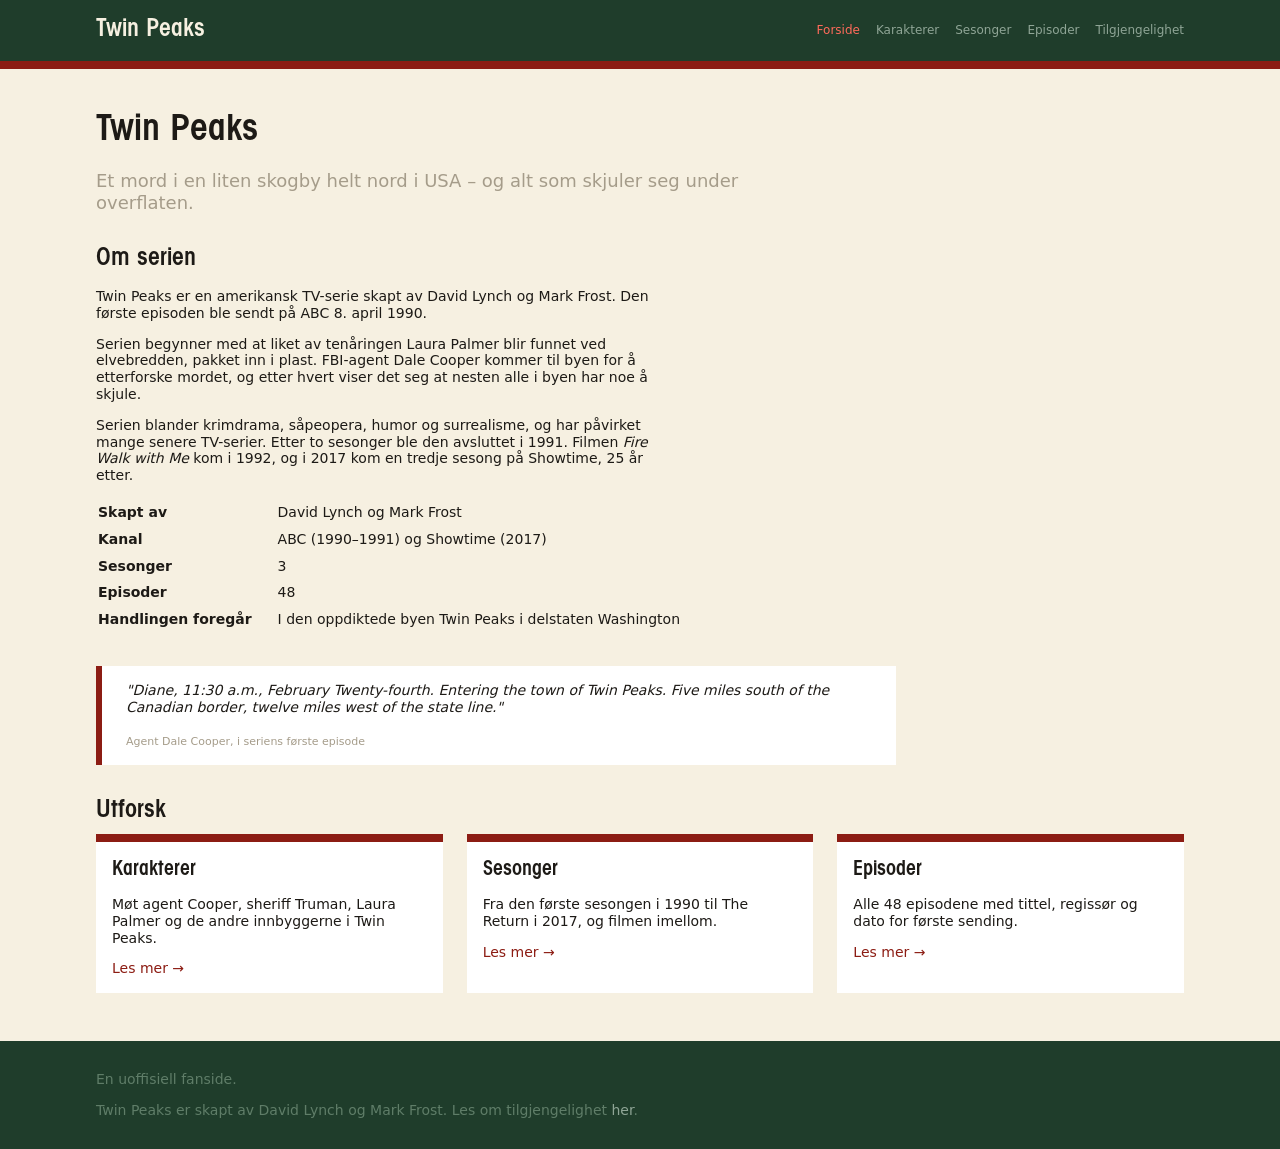
==== Code-along/Uke 43 - UU - Twin Peaks/index.html @ b66c7891 "UU forelesning" ====
<!DOCTYPE html>
<html lang="en">
<head>
	<meta charset="UTF-8">
	<meta name="viewport" content="width=device-width, initial-scale=1.0, maximum-scale=1.0, user-scalable=no">
	<title>Twin Peaks</title>
	<link rel="stylesheet" href="css/style.css">
</head>
<body>



	<div class="header">
		<div class="wrap header-inner">
			<h1 class="logo" onclick="location.href='index.html'">Twin Peaks</h1>
			<div class="menu">
			<div class="menu-item active" onclick="location.href='index.html'">Forside</div>
			<div class="menu-item" onclick="location.href='karakterer.html'">Karakterer</div>
			<div class="menu-item" onclick="location.href='sesonger.html'">Sesonger</div>
			<div class="menu-item" onclick="location.href='episoder.html'">Episoder</div>
			<div class="menu-item" onclick="location.href='tilgjengelighet.html'">Tilgjengelighet</div>
			</div>
		</div>
	</div>

	<div class="content">
		<div class="wrap">
			<div class="page-title">Twin Peaks</div>
			<p class="lead">Et mord i en liten skogby helt nord i USA – og alt som skjuler seg under overflaten.</p>

			<h4>Om serien</h4>
			<p>Twin Peaks er en amerikansk TV-serie skapt av David Lynch og Mark Frost. Den første episoden ble sendt på ABC 8. april 1990.</p>
			<p>Serien begynner med at liket av tenåringen Laura Palmer blir funnet ved elvebredden, pakket inn i plast. FBI-agent Dale Cooper kommer til byen for å etterforske mordet, og etter hvert viser det seg at nesten alle i byen har noe å skjule.</p>
			<p>Serien blander krimdrama, såpeopera, humor og surrealisme, og har påvirket mange senere TV-serier. Etter to sesonger ble den avsluttet i 1991. Filmen <i>Fire Walk with Me</i> kom i 1992, og i 2017 kom en tredje sesong på Showtime, 25 år etter.</p>

			<table class="facts">
				<tr><td><b>Skapt av</b></td><td>David Lynch og Mark Frost</td></tr>
				<tr><td><b>Kanal</b></td><td>ABC (1990–1991) og Showtime (2017)</td></tr>
				<tr><td><b>Sesonger</b></td><td>3</td></tr>
				<tr><td><b>Episoder</b></td><td>48</td></tr>
				<tr><td><b>Handlingen foregår</b></td><td>I den oppdiktede byen Twin Peaks i delstaten Washington</td></tr>
			</table>

			<div class="quote">
				<i>"Diane, 11:30 a.m., February Twenty-fourth. Entering the town of Twin Peaks. Five miles south of the Canadian border, twelve miles west of the state line."</i>
				<br><br>
				<span class="small">Agent Dale Cooper, i seriens første episode</span>
			</div>

			<h4>Utforsk</h4>
			<div class="cards">
				<a class="card" href="karakterer.html">
					<div class="card-title">Karakterer</div>
					<p>Møt agent Cooper, sheriff Truman, Laura Palmer og de andre innbyggerne i Twin Peaks.</p>
					<span class="read-more">Les mer →</span>
				</a>
				<a class="card" href="sesonger.html">
					<div class="card-title">Sesonger</div>
					<p>Fra den første sesongen i 1990 til The Return i 2017, og filmen imellom.</p>
					<span class="read-more">Les mer →</span>
				</a>
				<a class="card" href="episoder.html">
					<div class="card-title">Episoder</div>
					<p>Alle 48 episodene med tittel, regissør og dato for første sending.</p>
					<span class="read-more">Les mer →</span>
				</a>
			</div>
		</div>
	</div>

	<div class="footer">
		<div class="wrap">
			<p>En uoffisiell fanside.</p>
			<p>Twin Peaks er skapt av David Lynch og Mark Frost. Les om tilgjengelighet <a href="tilgjengelighet.html">her</a>.</p>
		</div>
	</div>

</body>
</html>
---- Code-along/Uke 43 - UU - Twin Peaks/css/style.css ----
@font-face {
    font-family: 'ITC Avant Garde Gothic Demi Condensed';
    src: url("../fonts/ITC Avant Garde Gothic Demi Condensed.otf") format('opentype');
}

:root {
    --bg: #f6f0e1;
    --text: #1d1a16;
    --light: #a59c8a;
    --red: #8c1c13;
    --green: #1f3d2b;
    --header-font: 'ITC Avant Garde Gothic Demi Condensed', Georgia, serif;
}

* {
    box-sizing: border-box;
}

*:focus {
    outline: none;
}

body {
    margin: 0;
    font-family: system-ui, sans-serif;
    font-size: 14px;
    line-height: 1.2;
    color: var(--text);
    background: var(--bg);
}

h1,
h4,
.page-title,
.card-title {
    font-family: var(--header-font);
}

p,
li {
    max-width: 65ch;
}

img {
    width: 100%;
    height: 300px;
    object-fit: cover;
}

a {
    color: var(--red);
    text-decoration: none;
}

.wrap {
    max-width: 70rem;
    margin: 0 auto;
    padding: 0 1rem;
}

/* ---------- Topplinje og meny ---------- */
.header,
.footer {
    background: var(--green);
    color: #5f7d68;
    padding: 1rem 0;
}

.header {
    border-bottom: .5rem solid var(--red);
}

.header-inner {
    display: flex;
    justify-content: space-between;
    align-items: center;
}

.logo {
    margin: 0;
    font-size: 24px;
    color: var(--bg);
    cursor: pointer;
}

.menu {
    display: flex;
    gap: 1rem;
}

.menu-item {
    font-size: 12px;
    color: #8fa596;
    cursor: pointer;
    white-space: nowrap;
}

.menu-item.active {
    color: #ff6b5b;
}

.footer a {
    color: #8fa596;
}

/* ---------- Innhold ---------- */
.content {
    padding: 1rem 0 3rem;
}

.page-title {
    margin: 1.5rem 0 1rem;
    font-size: 36px;
}

h4 {
    margin: 2rem 0 .5rem;
    font-size: 24px;
}

.lead {
    font-size: 18px;
    color: var(--light);
}

.small {
    font-size: 11px;
    color: var(--light);
}

.facts td {
    padding: .25rem 1.5rem .25rem 0;
}

.quote {
    margin: 2rem 0;
    padding: 1rem 1.5rem;
    max-width: 50rem;
    background: white;
    border-left: .4rem solid var(--red);
}

/* ---------- Kort ---------- */
.cards {
    display: grid;
    grid-template-columns: repeat(auto-fill, minmax(16rem, 1fr));
    gap: 1.5rem;
}

.card {
    display: block;
    padding: 1rem;
    color: var(--text);
    background: white;
    border-top: .5rem solid var(--red);
}

.card-title {
    font-size: 20px;
}

.read-more {
    color: var(--red);
}

/* ---------- Spoilere ---------- */
.spoiler {
    color: white;
    background: white;
}

.spoiler:hover {
    color: var(--text);
}

/* ---------- Tabeller ---------- */
.episodes {
    width: 100%;
    min-width: 700px;
    border-collapse: collapse;
}

.episodes td {
    padding: .5rem 1rem;
    border-bottom: 1px solid #e0d8c6;
}

.table-head td {
    font-weight: bold;
    color: var(--bg);
    background: var(--green);
}

/* ---------- Skjema ---------- */
.form {
    display: flex;
    flex-direction: column;
    gap: .75rem;
    max-width: 30rem;
}

.form input[type="text"],
.form select,
.form textarea {
    padding: .5rem;
    font: inherit;
    border: 1px solid #ddd5c4;
}

.form .required {
    border-color: #e5a29a;
}

.button {
    align-self: start;
    padding: .3rem 1rem;
    font-weight: bold;
    color: white;
    background: #e57b6e;
    cursor: pointer;
}
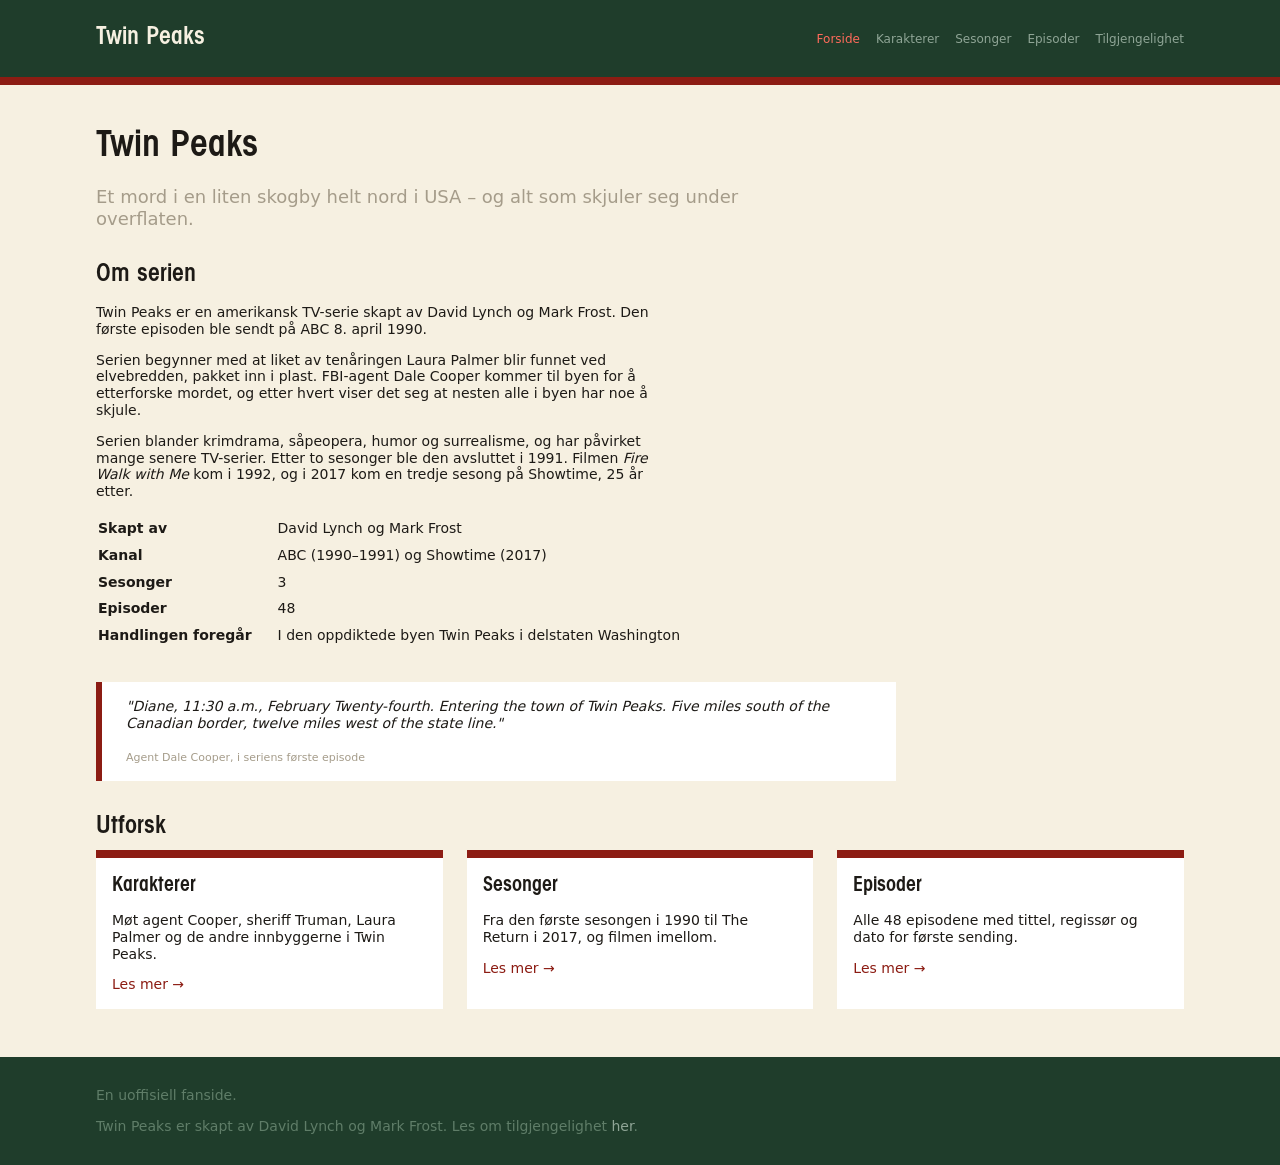
==== commit 98bdb258: "halvveis i UU-forelesning" ====
--- a/Code-along/Uke 43 - UU - Twin Peaks/index.html
+++ b/Code-along/Uke 43 - UU - Twin Peaks/index.html
@@ -1,27 +1,25 @@
 <!DOCTYPE html>
-<html lang="en">
+<html lang="nb-NO">
 <head>
 	<meta charset="UTF-8">
-	<meta name="viewport" content="width=device-width, initial-scale=1.0, maximum-scale=1.0, user-scalable=no">
+	<meta name="viewport" content="width=device-width, initial-scale=1.0">
 	<title>Twin Peaks</title>
 	<link rel="stylesheet" href="css/style.css">
 </head>
 <body>
-
-
-
-	<div class="header">
-		<div class="wrap header-inner">
-			<h1 class="logo" onclick="location.href='index.html'">Twin Peaks</h1>
-			<div class="menu">
-			<div class="menu-item active" onclick="location.href='index.html'">Forside</div>
-			<div class="menu-item" onclick="location.href='karakterer.html'">Karakterer</div>
-			<div class="menu-item" onclick="location.href='sesonger.html'">Sesonger</div>
-			<div class="menu-item" onclick="location.href='episoder.html'">Episoder</div>
-			<div class="menu-item" onclick="location.href='tilgjengelighet.html'">Tilgjengelighet</div>
-			</div>
-		</div>
-	</div>
+	<header class="header">
+		<nav class="wrap header-inner">
+			<a class="logo" href="index.html">Twin Peaks</a>
+			<ul class="menu">
+				<li><a class="menu-item active" href="index.html">Forside</a></li>
+				<li><a class="menu-item" href="karakterer.html">Karakterer</a></li>
+				<li><a class="menu-item" href="sesonger.html">Sesonger</a></li>
+				<li><a class="menu-item" href="episoder.html">Episoder</a></li>
+				<li><a class="menu-item" href="tilgjengelighet.html">Tilgjengelighet</a></li>
+				
+			</ul>
+		</nav>
+	</header>
 
 	<div class="content">
 		<div class="wrap">
--- a/Code-along/Uke 43 - UU - Twin Peaks/css/style.css
+++ b/Code-along/Uke 43 - UU - Twin Peaks/css/style.css
@@ -81,11 +81,13 @@
     font-size: 24px;
     color: var(--bg);
     cursor: pointer;
+    font-family: var(--header-font);
 }
 
 .menu {
     display: flex;
     gap: 1rem;
+    list-style: none;
 }
 
 .menu-item {
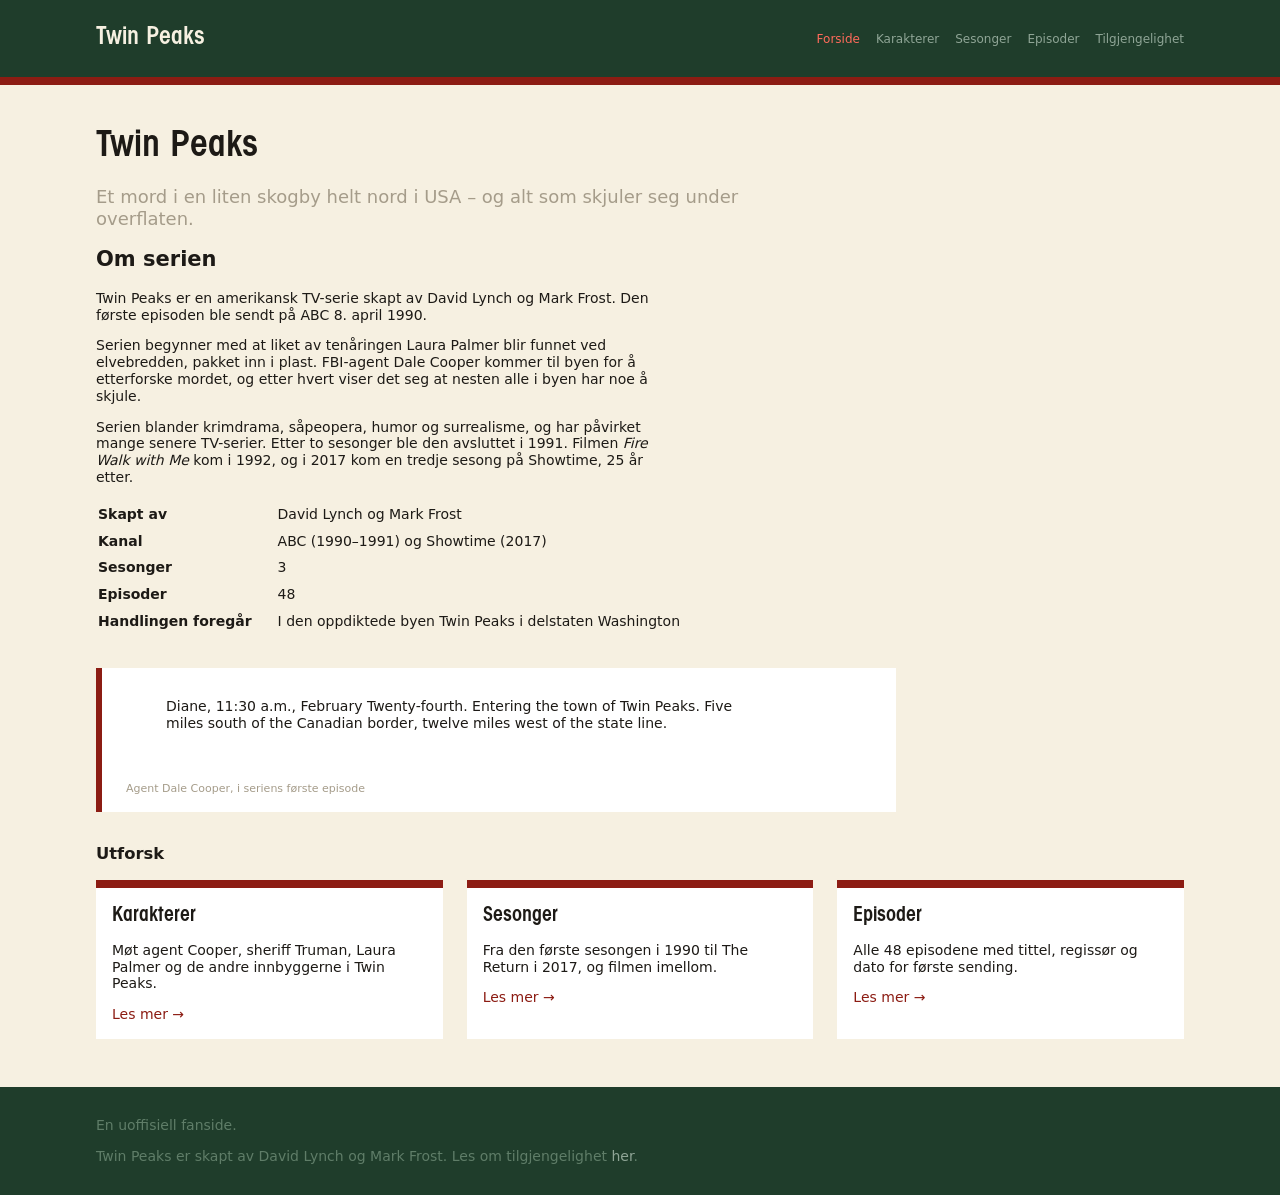
==== commit b075f9b4: "UU fredag" ====
--- a/Code-along/Uke 43 - UU - Twin Peaks/index.html
+++ b/Code-along/Uke 43 - UU - Twin Peaks/index.html
@@ -7,6 +7,7 @@
 	<link rel="stylesheet" href="css/style.css">
 </head>
 <body>
+	<a id="go-to-main" href="#main">Gå til hovedinnhold</a>
 	<header class="header">
 		<nav class="wrap header-inner">
 			<a class="logo" href="index.html">Twin Peaks</a>
@@ -16,17 +17,15 @@
 				<li><a class="menu-item" href="sesonger.html">Sesonger</a></li>
 				<li><a class="menu-item" href="episoder.html">Episoder</a></li>
 				<li><a class="menu-item" href="tilgjengelighet.html">Tilgjengelighet</a></li>
-				
 			</ul>
 		</nav>
 	</header>
-
-	<div class="content">
-		<div class="wrap">
-			<div class="page-title">Twin Peaks</div>
+	<main id="main" class="content">
+		<section class="wrap">
+			<h1 class="page-title">Twin Peaks</h1>
 			<p class="lead">Et mord i en liten skogby helt nord i USA – og alt som skjuler seg under overflaten.</p>
 
-			<h4>Om serien</h4>
+			<h2>Om serien</h2>
 			<p>Twin Peaks er en amerikansk TV-serie skapt av David Lynch og Mark Frost. Den første episoden ble sendt på ABC 8. april 1990.</p>
 			<p>Serien begynner med at liket av tenåringen Laura Palmer blir funnet ved elvebredden, pakket inn i plast. FBI-agent Dale Cooper kommer til byen for å etterforske mordet, og etter hvert viser det seg at nesten alle i byen har noe å skjule.</p>
 			<p>Serien blander krimdrama, såpeopera, humor og surrealisme, og har påvirket mange senere TV-serier. Etter to sesonger ble den avsluttet i 1991. Filmen <i>Fire Walk with Me</i> kom i 1992, og i 2017 kom en tredje sesong på Showtime, 25 år etter.</p>
@@ -39,14 +38,16 @@
 				<tr><td><b>Handlingen foregår</b></td><td>I den oppdiktede byen Twin Peaks i delstaten Washington</td></tr>
 			</table>
 
-			<div class="quote">
-				<i>"Diane, 11:30 a.m., February Twenty-fourth. Entering the town of Twin Peaks. Five miles south of the Canadian border, twelve miles west of the state line."</i>
+			<article class="quote">
+				<blockquote lang="en">
+					<p>Diane, 11:30 a.m., February Twenty-fourth. Entering the town of Twin Peaks. Five miles south of the Canadian border, twelve miles west of the state line.</p>
+				</blockquote>
 				<br><br>
 				<span class="small">Agent Dale Cooper, i seriens første episode</span>
-			</div>
+			</article>
 
-			<h4>Utforsk</h4>
-			<div class="cards">
+			<h3>Utforsk</h3>
+			<aside class="cards">
 				<a class="card" href="karakterer.html">
 					<div class="card-title">Karakterer</div>
 					<p>Møt agent Cooper, sheriff Truman, Laura Palmer og de andre innbyggerne i Twin Peaks.</p>
@@ -62,16 +63,16 @@
 					<p>Alle 48 episodene med tittel, regissør og dato for første sending.</p>
 					<span class="read-more">Les mer →</span>
 				</a>
-			</div>
-		</div>
-	</div>
+			</aside>
+		</section>
+	</main>
 
-	<div class="footer">
+	<footer class="footer">
 		<div class="wrap">
 			<p>En uoffisiell fanside.</p>
 			<p>Twin Peaks er skapt av David Lynch og Mark Frost. Les om tilgjengelighet <a href="tilgjengelighet.html">her</a>.</p>
 		</div>
-	</div>
+	</footer>
 
 </body>
 </html>
--- a/Code-along/Uke 43 - UU - Twin Peaks/css/style.css
+++ b/Code-along/Uke 43 - UU - Twin Peaks/css/style.css
@@ -9,6 +9,7 @@
     --light: #a59c8a;
     --red: #8c1c13;
     --green: #1f3d2b;
+    --focus: #ffd166;
     --header-font: 'ITC Avant Garde Gothic Demi Condensed', Georgia, serif;
 }
 
@@ -16,8 +17,9 @@
     box-sizing: border-box;
 }
 
-*:focus {
-    outline: none;
+:focus-visible{
+    outline: 3px solid var(--focus);
+    outline-offset: 6px;
 }
 
 body {
@@ -29,6 +31,18 @@
     background: var(--bg);
 }
 
+#go-to-main{
+    position: absolute;
+    left: 1rem;
+    top: -10rem;
+
+    &:focus{
+        top: 1rem;
+    }
+}
+
+
+
 h1,
 h4,
 .page-title,
